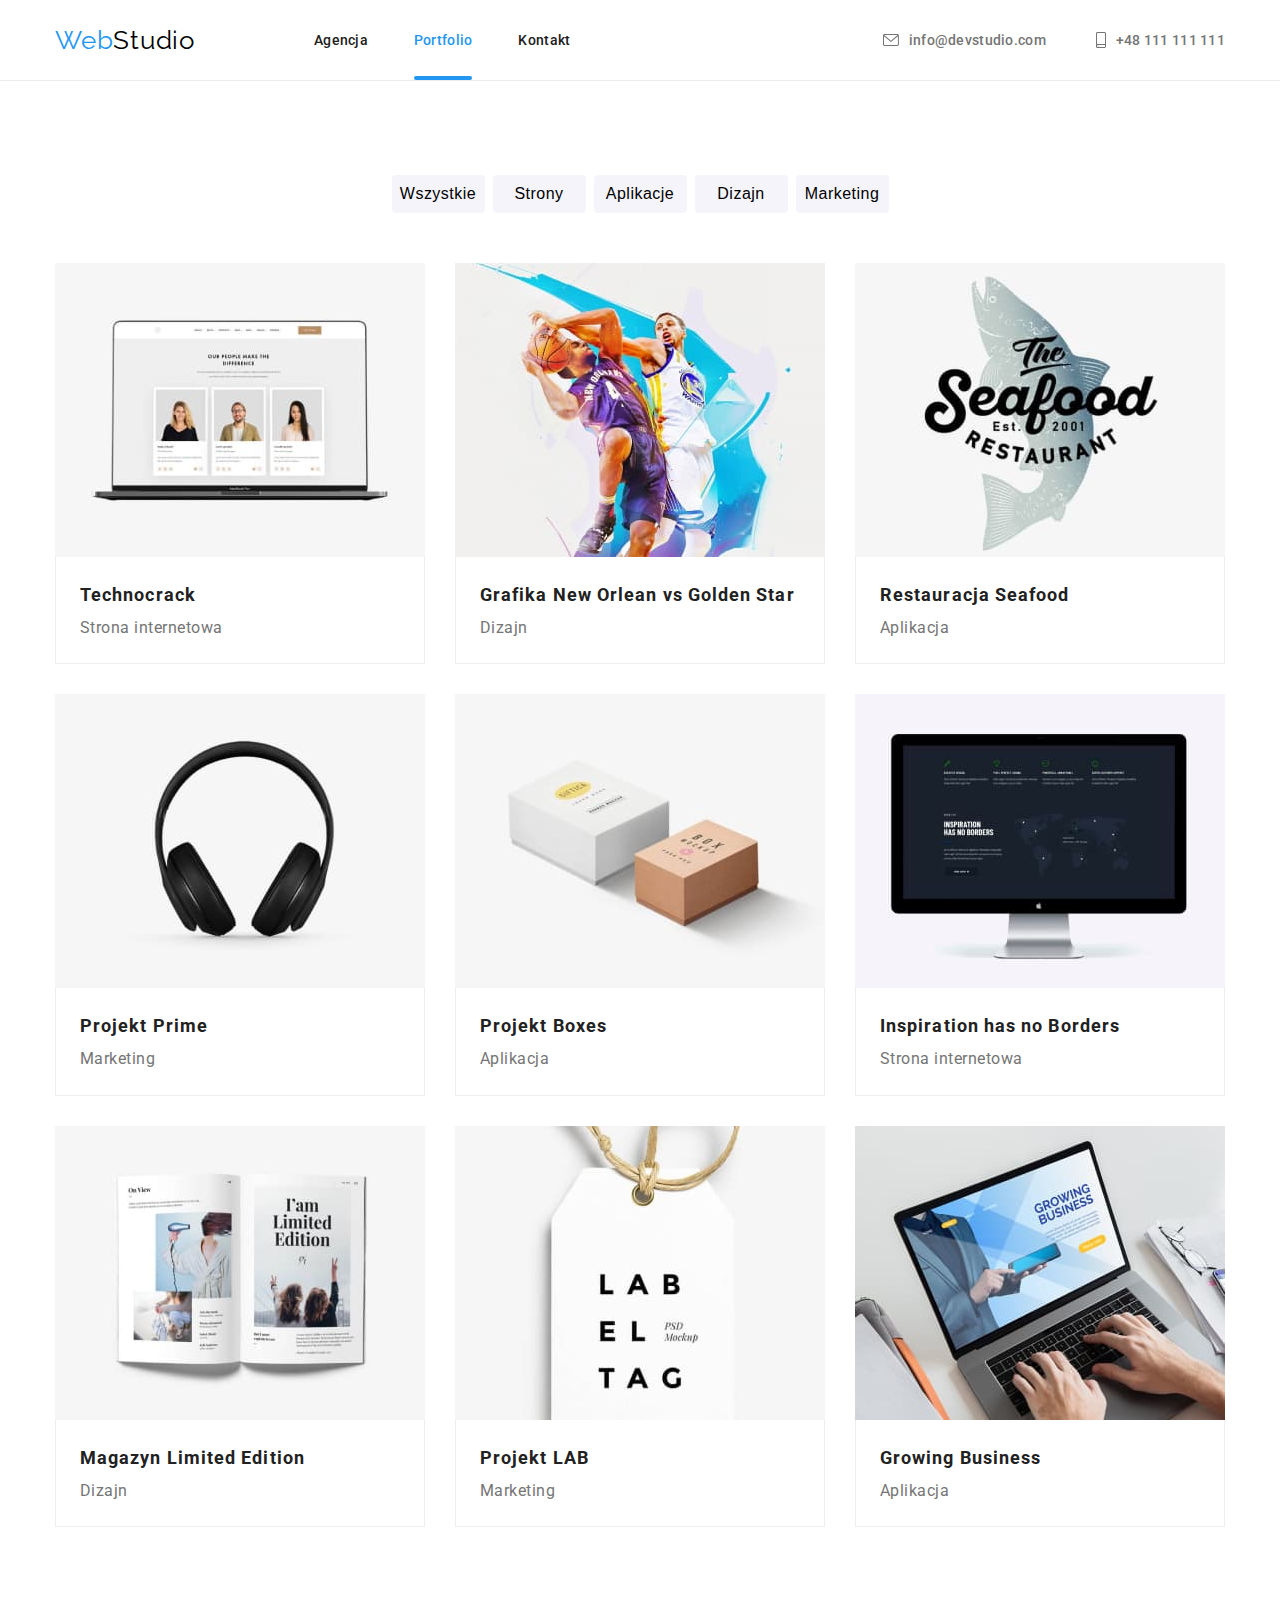
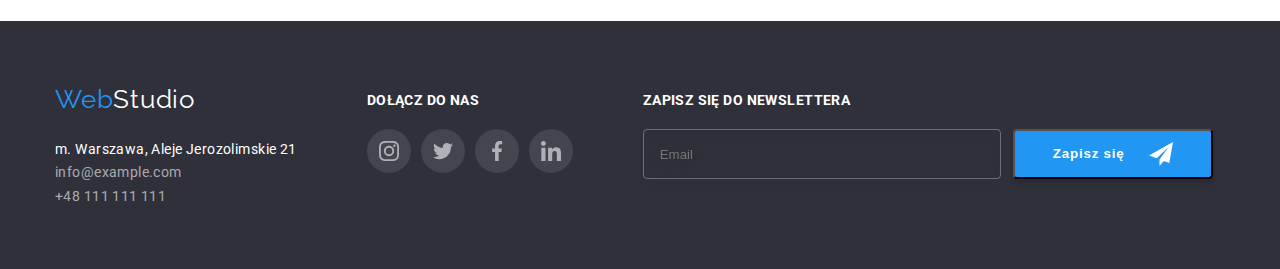
==== portfolio.html @ 2bf21e16 "Initial commit" ====
<!DOCTYPE html>
<html lang="pl">
  <head>
    <meta charset="UTF-8" />
    <meta http-equiv="X-UA-Compatible" content="IE=edge" />
    <meta name="viewport" content="width=device-width, initial-scale=1.0" />
    <link rel="preconnect" href="https://fonts.googleapis.com" />
    <link rel="preconnect" href="https://fonts.gstatic.com" crossorigin />
    <link
      href="https://fonts.googleapis.com/css2?family=Raleway:wght@700&family=Roboto:wght@400;500;700;900&display=swap"
      rel="stylesheet"
    />
    <link
      rel="stylesheet"
      href="node_modules/modern-normalize/modern-normalize.css"
    />
    <link rel="stylesheet" href="css/main.min.css" />
    <title>Portfolio</title>
  </head>

  <body>
    <header class="web-header">
      <div class="web-header__flex-container container">
        <div class="web-header__gap-container">
          <a class="logo" href="index.html">
            <span class="logo__title">Web</span>Studio</a
          >

          <nav class="navigation">
            <ul class="navigation__menu-list">
              <li>
                <a href="index.html" class="navigation__link">Agencja</a>
              </li>
              <li>
                <a
                  href="portfolio.html"
                  class="navigation__link navigation--curret navigation--active"
                  >Portfolio</a
                >
              </li>
              <li><a href="#" class="navigation__link">Kontakt</a></li>
            </ul>
          </nav>
        </div>
        <nav>
          <ul class="contact">
            <li class="contact__title">
              <a class="contact__link" href="mailto:info@devstudio.com">
                <svg class="contact__icon" width="16" height="12">
                  <use href="./images/icons.svg#icon-envelope"></use>
                </svg>
                info@devstudio.com
              </a>
            </li>
            <li class="contact__title">
              <a class="contact__link" href="tel:+48111111111">
                <svg
                  class="contact__icon"
                  width="10"
                  height="16"
                  viewbox="0 0 10 16"
                >
                  <use href="./images/icons.svg#icon-smartphone"></use>
                </svg>
                +48 111 111 111
              </a>
            </li>
          </ul>
        </nav>
      </div>
    </header>
    <section>
      <div class="container section">
        <nav>
          <ul class="portfolio-menu">
            <li>
              <button class="portfolio-menu__button" type="button">
                Wszystkie
              </button>
            </li>
            <li>
              <button class="portfolio-menu__button" type="button">
                Strony
              </button>
            </li>
            <li>
              <button class="portfolio-menu__button" type="button">
                Aplikacje
              </button>
            </li>
            <li>
              <button class="portfolio-menu__button" type="button">
                Dizajn
              </button>
            </li>
            <li>
              <button class="portfolio-menu__button" type="button">
                Marketing
              </button>
            </li>
          </ul>
        </nav>
        <article class="gallery">
          <figure class="gallery__figure">
            <div class="gallery__card">
              <img
                class="card__container"
                src="images/technocrack.jpg"
                alt="Technocrack Strona internetowa"
                width="370"
                height="294"
              />
              <div class="overlay">
                <p class="overlay__animation-tekst">
                  Technocrack jest popularną platformą wykorzystywaną do
                  rozpowszechniania koronawirusa. Firmy wykorzystują tę
                  platformę do celów szpiegowskich i ataków na niezabezpieczone
                  serwery konkurencji
                </p>
              </div>
            </div>
            <figcaption class="card__item">
              <p class="card__description1">Technocrack</p>
              <p class="card__description2">Strona internetowa</p>
            </figcaption>
          </figure>
          <figure class="gallery__figure">
            <div class="gallery__card">
              <img
                class="card__container"
                src="images/neworl-vs-gs.jpg"
                alt="Grafika New Orlean vs Golden Star"
                width="370"
                height="294"
              />
              <div class="overlay">
                <p class="overlay__animation-tekst">
                  Technocrack jest popularną platformą wykorzystywaną do
                  rozpowszechniania koronawirusa. Firmy wykorzystują tę
                  platformę do celów szpiegowskich i ataków na niezabezpieczone
                  serwery konkurencji
                </p>
              </div>
            </div>
            <figcaption class="card__item">
              <p class="card__description1">
                Grafika New Orlean vs Golden Star
              </p>
              <p class="card__description2">Dizajn</p>
            </figcaption>
          </figure>

          <figure class="gallery__figure">
            <div class="gallery__card">
              <img
                class="card__container"
                src="images/restauracja-seafood.jpg"
                alt="Restauracja Seafood"
                width="370"
                height="294"
              />
              <div class="overlay">
                <p class="overlay__animation-tekst">
                  Technocrack jest popularną platformą wykorzystywaną do
                  rozpowszechniania koronawirusa. Firmy wykorzystują tę
                  platformę do celów szpiegowskich i ataków na niezabezpieczone
                  serwery konkurencji
                </p>
              </div>
            </div>
            <figcaption class="card__item">
              <p class="card__description1">Restauracja Seafood</p>
              <p class="card__description2">Aplikacja</p>
            </figcaption>
          </figure>

          <figure class="gallery__figure">
            <div class="gallery__card">
              <img
                class="card__container"
                src="images/projekt-prime.jpg"
                alt="Projekt Prime"
                width="370"
                height="294"
              />
              <div class="overlay">
                <p class="overlay__animation-tekst">
                  Technocrack jest popularną platformą wykorzystywaną do
                  rozpowszechniania koronawirusa. Firmy wykorzystują tę
                  platformę do celów szpiegowskich i ataków na niezabezpieczone
                  serwery konkurencji
                </p>
              </div>
            </div>
            <figcaption class="card__item">
              <p class="card__description1">Projekt Prime</p>
              <p class="card__description2">Marketing</p>
            </figcaption>
          </figure>

          <figure class="gallery__figure">
            <div class="gallery__card">
              <img
                class="card__container"
                src="images/projekt-boxes.jpg"
                alt="Projekt Boxes"
                width="370"
                height="294"
              />
              <div class="overlay">
                <p class="overlay__animation-tekst">
                  Technocrack jest popularną platformą wykorzystywaną do
                  rozpowszechniania koronawirusa. Firmy wykorzystują tę
                  platformę do celów szpiegowskich i ataków na niezabezpieczone
                  serwery konkurencji
                </p>
              </div>
            </div>
            <figcaption class="card__item">
              <p class="card__description1">Projekt Boxes</p>
              <p class="card__description2">Aplikacja</p>
            </figcaption>
          </figure>

          <figure class="gallery__figure">
            <div class="gallery__card">
              <img
                class="card__container"
                src="images/inspiration-has-no-borders.jpg"
                alt="Inspiration has no Borders"
                width="370"
                height="294"
              />
              <div class="overlay">
                <p class="overlay__animation-tekst">
                  Technocrack jest popularną platformą wykorzystywaną do
                  rozpowszechniania koronawirusa. Firmy wykorzystują tę
                  platformę do celów szpiegowskich i ataków na niezabezpieczone
                  serwery konkurencji
                </p>
              </div>
            </div>
            <figcaption class="card__item">
              <p class="card__description1">Inspiration has no Borders</p>
              <p class="card__description2">Strona internetowa</p>
            </figcaption>
          </figure>

          <figure class="gallery__figure">
            <div class="gallery__card">
              <img
                class="card__container"
                src="images/magazyn.jpg"
                alt="Magazyn Limited Edition"
                width="370"
                height="294"
              />
              <div class="overlay">
                <p class="overlay__animation-tekst">
                  Technocrack jest popularną platformą wykorzystywaną do
                  rozpowszechniania koronawirusa. Firmy wykorzystują tę
                  platformę do celów szpiegowskich i ataków na niezabezpieczone
                  serwery konkurencji
                </p>
              </div>
            </div>
            <figcaption class="card__item">
              <p class="card__description1">Magazyn Limited Edition</p>
              <p class="card__description2">Dizajn</p>
            </figcaption>
          </figure>

          <figure class="gallery__figure">
            <div class="gallery__card">
              <img
                class="card__container"
                src="images/projektLAB.jpg"
                alt="Projekt LAB"
                width="370"
                height="294"
              />
              <div class="overlay">
                <p class="overlay__animation-tekst">
                  Technocrack jest popularną platformą wykorzystywaną do
                  rozpowszechniania koronawirusa. Firmy wykorzystują tę
                  platformę do celów szpiegowskich i ataków na niezabezpieczone
                  serwery konkurencji
                </p>
              </div>
            </div>
            <figcaption class="card__item">
              <p class="card__description1">Projekt LAB</p>
              <p class="card__description2">Marketing</p>
            </figcaption>
          </figure>

          <figure class="gallery__figure">
            <div class="gallery__card">
              <img
                class="card__container"
                src="images/growing-business.jpg"
                alt="Growing Business"
                width="370"
                height="294"
              />
              <div class="overlay">
                <p class="overlay__animation-tekst">
                  Technocrack jest popularną platformą wykorzystywaną do
                  rozpowszechniania koronawirusa. Firmy wykorzystują tę
                  platformę do celów szpiegowskich i ataków na niezabezpieczone
                  serwery konkurencji
                </p>
              </div>
            </div>
            <figcaption class="card__item">
              <p class="card__description1">Growing Business</p>
              <p class="card__description2">Aplikacja</p>
            </figcaption>
          </figure>
        </article>
      </div>
    </section>
    <footer class="page-footer">
      <section class="container page-footer__section page-footer__flexible">
        <section>
          <a class="logo">
            <span class="logo__title">Web</span
            ><span class="logo__title--accent">Studio</span>
          </a>
          <address class="page-footer__addresss">
            <ul class="address">
              <li class="address__item">
                <p>m. Warszawa, Aleje Jerozolimskie 21</p>
              </li>
              <li class="address__item">
                <p>
                  <a class="address__link" href="mailto:info@example.com"
                    >info@example.com</a
                  >
                </p>
              </li>
              <li class="address__item">
                <p>
                  <a class="address__link" href="tel:+48111111111"
                    >+48 111 111 111</a
                  >
                </p>
              </li>
            </ul>
          </address>
        </section>
        <section>
          <h2 class="widget__heading">Dołącz do nas</h2>
          <ul class="widget">
            <li class="social-media__item widget__item">
              <svg class="social-media__item--accent" width="20" height="20">
                <use href="./images/icons.svg#icon-instagram"></use>
              </svg>
            </li>
            <li class="social-media__item widget__item">
              <svg class="social-media__item--accent" width="20" height="20">
                <use href="./images/icons.svg#icon-twitter"></use>
              </svg>
            </li>
            <li class="social-media__item widget__item">
              <svg class="social-media__item--accent" width="20" height="20">
                <use href="./images/icons.svg#icon-facebook"></use>
              </svg>
            </li>
            <li class="social-media__item widget__item">
              <svg class="social-media__item--accent" width="20" height="20">
                <use href="./images/icons.svg#icon-linkedin"></use>
              </svg>
            </li>
          </ul>
        </section>
        <section>
          <form name="newsletter" class="newsletter">
            <label for="user_email" class="widget__heading newsletter__label"
              >Zapisz się do newslettera</label
            >
            <div class="newsletter__div-flexible">
              <input
                id="user_email"
                name="email"
                class="newsletter__input"
                type="email"
                placeholder="Email"
              />
              <button class="newsletter__button" type="submit">
                Zapisz się
                <svg width="24" height="24" class="newsletter__icon-hovering">
                  <use href="./images/symbol-defs.svg#icon-icon-send"></use>
                </svg>
              </button>
            </div>
          </form>
        </section>
      </section>
    </footer>
  </body>
</html>
---- css/main.min.css ----
h1,h2,h3,h4,h5,h6,p,ul{margin:0}*{-webkit-box-sizing:border-box;box-sizing:border-box;margin:0;padding:0}body{font-family:"Roboto",sans-serif;color:#212121}.container{width:1200px;padding:0 15px;margin:0 auto;max-width:100%}.section{padding-top:94px;padding-bottom:94px}.section-team{background-color:#f5f4fa}img{display:block;max-width:100%;height:auto}.section-client__heading{margin-bottom:50px;font-size:36px;line-height:1.2em;letter-spacing:.03em;text-align:center}.web-header{border-bottom:1px solid;border-color:#ececec}.web-header__flex-container{display:-webkit-box;display:-ms-flexbox;display:flex;-webkit-box-pack:justify;-ms-flex-pack:justify;justify-content:space-between;-webkit-box-align:center;-ms-flex-align:center;align-items:center;height:80px}.web-header__gap-container{display:-webkit-box;display:-ms-flexbox;display:flex;-webkit-box-pack:justify;-ms-flex-pack:justify;justify-content:space-between;-webkit-box-align:center;-ms-flex-align:center;align-items:center;gap:30%}.logo{font-family:"Raleway",sans-serif;color:#000;font-size:26px;text-decoration:none;line-height:1.4em;letter-spacing:.03em}.logo__title{color:#2196f3}.logo__title--accent{color:#fff}.contact{list-style:none;display:-webkit-box;display:-ms-flexbox;display:flex;gap:50px;-webkit-box-align:center;-ms-flex-align:center;align-items:center}.contact__title{font-size:14px;font-weight:500;line-height:1.2em;letter-spacing:.02em}.contact__link{text-decoration:none;color:#757575;display:-webkit-box;display:-ms-flexbox;display:flex;-webkit-box-align:center;-ms-flex-align:center;align-items:center;-webkit-transition:250ms cubic-bezier(0.4, 0, 0.2, 1);transition:250ms cubic-bezier(0.4, 0, 0.2, 1)}.contact__link:hover,.contact__link:focus{color:#2196f3}.contact__link:hover .contact__icon,.contact__link:focus .contact__icon{fill:#2196f3}.contact__icon{fill:#757575;margin-right:10px}.navigation{font-weight:500;font-size:14px;line-height:1.2em;letter-spacing:.02em}.navigation__menu-list{display:-webkit-box;display:-ms-flexbox;display:flex;gap:46px;list-style:none}.navigation__link{color:#212121;text-decoration:none;position:relative;-webkit-transition:250ms cubic-bezier(0.4, 0, 0.2, 1);transition:250ms cubic-bezier(0.4, 0, 0.2, 1)}.navigation__link:hover,.navigation__link:focus{color:#2196f3}.navigation--curret::after{content:"";position:absolute;background-color:#2196f3;width:100%;left:0;bottom:-32px;border-radius:2px;height:4px}.navigation--active{color:#2196f3}.page-banner{margin:0 auto;max-width:1600px;height:600px;background-image:-webkit-gradient(linear, left top, left bottom, from(rgba(47, 48, 58, 0.4)), to(rgba(47, 48, 58, 0.4))),url("../images/people_squoosh.jpg");background-image:linear-gradient(rgba(47, 48, 58, 0.4), rgba(47, 48, 58, 0.4)),url("../images/people_squoosh.jpg");background-size:cover;color:#fff;padding-top:200px;text-align:center}.page-banner__banner-title{font-size:44px;font-weight:900;line-height:1.3em;letter-spacing:.06em;max-width:696px;margin:0 auto;text-transform:uppercase;margin-bottom:30px}.page-banner__banner-button{font-size:16px;font-weight:700;line-height:1.9em;letter-spacing:.06em;text-align:center;background-color:#2196f3;color:#fff;cursor:pointer;border-radius:4px;-webkit-box-shadow:0px 4px 4px rgba(0,0,0,.15);box-shadow:0px 4px 4px rgba(0,0,0,.15);padding:10px 41px 10px 41px}.backdrop{display:-webkit-box;display:-ms-flexbox;display:flex;background-color:rgba(0,0,0,.2);position:fixed;left:0;right:0;top:0;bottom:0;z-index:1;-webkit-transition-property:visibility,opacity,-webkit-transform;transition-property:visibility,opacity,-webkit-transform;transition-property:visibility,opacity,transform;transition-property:visibility,opacity,transform,-webkit-transform;-webkit-transform:scale(1);transform:scale(1);-webkit-transition:250ms cubic-bezier(0.4, 0, 0.2, 1);transition:250ms cubic-bezier(0.4, 0, 0.2, 1)}.is-hidden{pointer-events:none;visibility:hidden;opacity:0;-webkit-transform:scale(0);transform:scale(0)}.modal{position:relative;margin:auto;background:#fff;-webkit-box-shadow:0px 1px 3px rgba(0,0,0,.12),0px 1px 1px rgba(0,0,0,.14),0px 2px 1px rgba(0,0,0,.2);box-shadow:0px 1px 3px rgba(0,0,0,.12),0px 1px 1px rgba(0,0,0,.14),0px 2px 1px rgba(0,0,0,.2);width:528px;height:581px;border-radius:4px}.modal__modal-close{border-radius:50%;cursor:pointer;width:30px;height:30px;border:1px solid rgba(0,0,0,.1);margin-left:auto;margin-right:8px;margin-top:8px;display:-webkit-box;display:-ms-flexbox;display:flex;-webkit-box-pack:center;-ms-flex-pack:center;justify-content:center;-webkit-box-align:center;-ms-flex-align:center;align-items:center;background:rgba(0,0,0,0)}.modal__title{display:block;text-align:center;padding-top:2px;padding-bottom:12px;color:#212121;font-size:20px;font-weight:700;line-height:1.15em;letter-spacing:.03em;text-align:center;width:448px;margin:0 auto}.modal__position-box{position:relative}.modal__label{color:#757575;font-size:12px;font-weight:400;line-height:14px;letter-spacing:.01em;text-align:left;margin-bottom:4px}.modal__position-item{display:block;margin-left:40px}.modal .modal__input{padding-left:42px;height:40px;width:448px;border-radius:4px;border:1px solid rgba(33,33,33,.2);-webkit-transition-property:border;transition-property:border;-webkit-transition:250ms cubic-bezier(0.4, 0, 0.2, 1);transition:250ms cubic-bezier(0.4, 0, 0.2, 1)}.modal .modal__input:focus{border-color:#2196f3;outline:none}.modal .modal__input:nth-child(n){margin-bottom:10px}.modal .modal__input:focus+.form-icon-position{fill:#2196f3;-webkit-transition-property:fill;transition-property:fill;-webkit-transition:250ms cubic-bezier(0.4, 0, 0.2, 1);transition:250ms cubic-bezier(0.4, 0, 0.2, 1)}.modal__textarea{height:120px;width:448px;border-radius:4px;border:1px solid rgba(33,33,33,.2);outline:none;padding:12px 16px;font-size:12px;font-weight:400;line-height:1.17em;letter-spacing:.01em;text-align:left;-webkit-transition-property:border;transition-property:border;-webkit-transition:250ms cubic-bezier(0.4, 0, 0.2, 1);transition:250ms cubic-bezier(0.4, 0, 0.2, 1)}.modal__textarea:focus{border-color:#2196f3}.modal .form-icon-position{position:absolute;z-index:20;left:55px;top:29px}.modal textarea::-webkit-input-placeholder{color:rgba(117,117,117,.5)}.modal textarea::-moz-placeholder{color:rgba(117,117,117,.5)}.modal textarea:-ms-input-placeholder{color:rgba(117,117,117,.5)}.modal textarea::-ms-input-placeholder{color:rgba(117,117,117,.5)}.modal textarea::placeholder{color:rgba(117,117,117,.5)}.acceptance{display:-webkit-box;display:-ms-flexbox;display:flex;font-weight:400;font-size:14px;line-height:24px;letter-spacing:.03em;color:#757575;margin-left:55px;-webkit-box-align:center;-ms-flex-align:center;align-items:center;margin-top:16px}.acceptance__checkbox-hidden{visibility:hidden;position:absolute}.acceptance__checkbox-icon-unchecked{position:relative;margin-left:7px;width:16px;height:15px;border:2px solid #212121;border-radius:2px;-webkit-transition:opacity 250ms cubic-bezier(0.4, 0, 0.2, 1);transition:opacity 250ms cubic-bezier(0.4, 0, 0.2, 1)}.acceptance__checkbox-icon{position:absolute;margin-top:3px;margin-left:7px;margin-bottom:3px;visibility:hidden;fill:#fff;border-radius:2px;-webkit-transition-property:background-color,visibility;transition-property:background-color,visibility;-webkit-transition:250ms cubic-bezier(0.4, 0, 0.2, 1);transition:250ms cubic-bezier(0.4, 0, 0.2, 1)}.acceptance__checkbox-hidden:checked~.acceptance__checkbox-icon{visibility:visible;background-color:#2196f3}.acceptance__text-regul{margin-left:8px}.acceptance__text-decor{color:#2196f3;text-decoration:underline}.modal__btn-container{height:50px;width:200px;border-radius:4px;background-color:#2196f3;-webkit-box-shadow:0px 4px 4px rgba(0,0,0,.15);box-shadow:0px 4px 4px rgba(0,0,0,.15);display:-webkit-box;display:-ms-flexbox;display:flex;-webkit-box-pack:center;-ms-flex-pack:center;justify-content:center;-webkit-box-align:center;-ms-flex-align:center;align-items:center;margin:0 auto;margin-top:30px;margin-bottom:40px;cursor:pointer}.modal__btn-container .modal__btn{color:#fff;background-color:rgba(0,0,0,0);border:rgba(0,0,0,0);cursor:pointer}.address{margin-top:20px;list-style:none;font-size:14px;line-height:1.7em;letter-spacing:.03em;color:#fff;font-style:normal}.address:not(:last-child){margin-bottom:9px}.address__link{text-decoration:none;color:rgba(255,255,255,.6);-webkit-transition:250ms cubic-bezier(0.4, 0, 0.2, 1);transition:250ms cubic-bezier(0.4, 0, 0.2, 1)}.address__link:hover,.address__link:focus{color:#2196f3}.card{-webkit-box-shadow:0px 2px 1px 0px rgba(0,0,0,.2),0px 1px 1px 0px rgba(0,0,0,.1411764706),0px 1px 3px 0px rgba(0,0,0,.1215686275);box-shadow:0px 2px 1px 0px rgba(0,0,0,.2),0px 1px 1px 0px rgba(0,0,0,.1411764706),0px 1px 3px 0px rgba(0,0,0,.1215686275);background-color:#fff;border-radius:0 0 4px 4px;width:270px;height:428px}.card__caption{width:270px;height:168px}.card__name-heading{text-align:center;margin-top:30px;font-weight:500;line-height:1.2em;letter-spacing:.03em}.card__proffesion{color:#757575;line-height:1.2em;letter-spacing:.03em;text-align:center;margin-top:10px;margin-bottom:16px}.main-list{list-style:none;display:-webkit-box;display:-ms-flexbox;display:flex;-webkit-box-pack:justify;-ms-flex-pack:justify;justify-content:space-between;gap:30px}.main-list__card{background-color:#f5f4fa;width:270px;height:120px;display:-webkit-box;display:-ms-flexbox;display:flex;-webkit-box-align:center;-ms-flex-align:center;align-items:center;-webkit-box-pack:center;-ms-flex-pack:center;justify-content:center;margin-bottom:30px}.main-list__heading{font-size:14px;line-height:1.2em;letter-spacing:.03em;margin-bottom:10px}.main-list__text{font-size:14px;font-weight:400;line-height:1.7em;letter-spacing:.03em;color:#757575}.page-footer{background-color:#2f303a}.page-footer__section{padding-top:60px;padding-bottom:60px}.page-footer__flexible{display:-webkit-box;display:-ms-flexbox;display:flex;gap:70px}.social-media{list-style:none;display:-webkit-box;display:-ms-flexbox;display:flex;-webkit-box-pack:space-evenly;-ms-flex-pack:space-evenly;justify-content:space-evenly}.social-media__item{width:44px;height:44px;border:1px solid rgba(0,0,0,0);border-radius:50%;background-color:rgba(0,0,0,0);cursor:pointer;padding-left:11px;padding-top:11px;-webkit-transition:250ms cubic-bezier(0.4, 0, 0.2, 1);transition:250ms cubic-bezier(0.4, 0, 0.2, 1)}.social-media__item:hover,.social-media__item:focus{border:1px solid #2196f3;background-color:#2196f3}.social-media__item:hover .social-media__item--accent,.social-media__item:focus .social-media__item--accent{fill:#fff}.social-media__item--accent{fill:#afb1b8}.section-whatwedo{margin-top:94px}.section-whatwedo__heading{font-size:36px;line-height:1.2em;letter-spacing:.03em;text-align:center;margin-bottom:50px}.section-whatwedo__list{display:-webkit-box;display:-ms-flexbox;display:flex;-webkit-box-pack:center;-ms-flex-pack:center;justify-content:center;gap:30px;list-style:none}.section-whatwedo__item{position:relative;display:-webkit-box;display:-ms-flexbox;display:flex}.section-whatwedo__description{font-size:14px;font-weight:700;line-height:1.15em;letter-spacing:.03em;color:#fff;text-transform:uppercase}.section-whatwedo__card{height:70px;width:100%;background:rgba(47,48,58,.8);position:absolute;bottom:0;display:-webkit-box;display:-ms-flexbox;display:flex;-webkit-box-pack:center;-ms-flex-pack:center;justify-content:center;-webkit-box-align:center;-ms-flex-align:center;align-items:center;-webkit-box-orient:vertical;-webkit-box-direction:normal;-ms-flex-direction:column;flex-direction:column;text-align:center}.our-clients-list{list-style:none;display:-webkit-box;display:-ms-flexbox;display:flex;-webkit-box-pack:justify;-ms-flex-pack:justify;justify-content:space-between;gap:30px}.our-clients-list__item{height:92px;width:170px;border-radius:4px;border:1px solid #afb1b8;display:-webkit-box;display:-ms-flexbox;display:flex;-webkit-box-pack:center;-ms-flex-pack:center;justify-content:center;-webkit-box-align:center;-ms-flex-align:center;align-items:center;cursor:pointer;color:#afb1b8;-webkit-transition:250ms cubic-bezier(0.4, 0, 0.2, 1);transition:250ms cubic-bezier(0.4, 0, 0.2, 1)}.our-clients-list__item:hover .our-clients-list--fill,.our-clients-list__item:focus .our-clients-list--fill{fill:#2196f3}.our-clients-list__item:hover{border:1px solid #2196f3}.our-clients-list--fill{fill:currentColor}.team{background-color:#f5f4fa}.team__header{margin-bottom:50px;font-size:36px;line-height:1.2em;letter-spacing:.03em;text-align:center}.team__list{display:-webkit-box;display:-ms-flexbox;display:flex;-webkit-box-pack:center;-ms-flex-pack:center;justify-content:center;-webkit-box-align:center;-ms-flex-align:center;align-items:center;gap:30px;list-style:none}.widget{height:80px;width:206px;list-style:none;display:-webkit-box;display:-ms-flexbox;display:flex;gap:10px}.widget__item{background:rgba(255,255,255,.1019607843)}.widget__heading{font-size:14px;font-weight:700;line-height:1.14em;letter-spacing:.03em;color:#fff;text-transform:uppercase;margin-top:12px;margin-bottom:20px}.newsletter{display:block}.newsletter__label{display:block}.newsletter__input{width:358px;height:50px;background-color:rgba(0,0,0,0);border:1px solid #2196f3;-webkit-filter:drop-shadow(0px 4px 4px rgba(0, 0, 0, 0.15));filter:drop-shadow(0px 4px 4px rgba(0, 0, 0, 0.15));border-radius:4px;padding:16px;color:#fff;outline:none}.newsletter__button{height:50px;width:200px;border-radius:4px;background-color:#2196f3;font-weight:700;line-height:1.9em;letter-spacing:.06em;color:#fff;-webkit-box-shadow:0px 4px 4px rgba(0,0,0,.15);box-shadow:0px 4px 4px rgba(0,0,0,.15);display:-webkit-box;display:-ms-flexbox;display:flex;-webkit-box-pack:center;-ms-flex-pack:center;justify-content:center;-webkit-box-align:center;-ms-flex-align:center;align-items:center;gap:24px;cursor:pointer}.newsletter__div-flexible{display:-webkit-box;display:-ms-flexbox;display:flex;gap:12px}.newsletter__input:-moz-placeholder-shown{border-color:rgba(255,255,255,.3)}.newsletter__input:-ms-input-placeholder{border-color:rgba(255,255,255,.3)}.newsletter__input:placeholder-shown{border-color:rgba(255,255,255,.3)}.newsletter .newsletter__icon-hovering{fill:#fff}.overlay{position:absolute;top:0;left:0;width:100%;height:100%;background:rgba(33,150,243,.9);padding:49px 45px 49px 24px;-webkit-transition-property:visibility,opacity,-webkit-transform;transition-property:visibility,opacity,-webkit-transform;transition-property:visibility,opacity,transform;transition-property:visibility,opacity,transform,-webkit-transform;-webkit-transform:translateY(100%);transform:translateY(100%);-webkit-transition:250ms cubic-bezier(0.4, 0, 0.2, 1);transition:250ms cubic-bezier(0.4, 0, 0.2, 1)}.overlay__animation-tekst{font-size:18px;font-weight:400;line-height:1.55em;letter-spacing:.03em;color:#fff}.card__item{max-height:110px;padding:20px 24px 20px 24px;border:solid 1px;border-color:#eee;border-top:0}.card__container{width:auto;max-width:100%;height:auto}.card__description1{font-size:18px;font-weight:700;line-height:2em;letter-spacing:.06em}.card__description2{font-weight:400;line-height:1.9em;letter-spacing:.03em;color:#757575}.gallery{display:-webkit-box;display:-ms-flexbox;display:flex;-ms-flex-wrap:wrap;flex-wrap:wrap;gap:30px}.gallery__figure{display:-webkit-box;display:-ms-flexbox;display:flex;-webkit-box-orient:vertical;-webkit-box-direction:normal;-ms-flex-direction:column;flex-direction:column;-ms-flex-preferred-size:calc((100% - 60px)/3);flex-basis:calc((100% - 60px)/3);-webkit-transition:250ms cubic-bezier(0.4, 0, 0.2, 1);transition:250ms cubic-bezier(0.4, 0, 0.2, 1)}.gallery__figure:hover .overlay,.gallery__figure:focus .overlay{-webkit-transform:translateY(0);transform:translateY(0)}.gallery__figure:hover,.gallery__figure:focus{-webkit-box-shadow:0px 1px 1px rgba(0,0,0,.12),0px 4px 4px rgba(0,0,0,.06),1px 4px 6px rgba(0,0,0,.16);box-shadow:0px 1px 1px rgba(0,0,0,.12),0px 4px 4px rgba(0,0,0,.06),1px 4px 6px rgba(0,0,0,.16)}.gallery__card{position:relative;overflow:hidden}.portfolio-menu{display:-webkit-box;display:-ms-flexbox;display:flex;-webkit-box-pack:center;-ms-flex-pack:center;justify-content:center;-webkit-box-align:center;-ms-flex-align:center;align-items:center;list-style:none;gap:8px;margin-bottom:50px}.portfolio-menu__button{background-color:#f5f4fa;height:38px;width:93px;border-radius:4px;border:0;font-size:16px;font-weight:500;line-height:1.6em;letter-spacing:.03em;text-align:center;-webkit-transition:250ms cubic-bezier(0.4, 0, 0.2, 1);transition:250ms cubic-bezier(0.4, 0, 0.2, 1)}.portfolio-menu__button:hover,.portfolio-menu__button:focus{cursor:pointer;color:#fff;background-color:#2196f3;-webkit-box-shadow:0px 2px 2px 0px rgba(0,0,0,.1215686275),0px 1px 2px 0px rgba(0,0,0,.0784313725),0px 3px 1px 0px rgba(0,0,0,.1019607843);box-shadow:0px 2px 2px 0px rgba(0,0,0,.1215686275),0px 1px 2px 0px rgba(0,0,0,.0784313725),0px 3px 1px 0px rgba(0,0,0,.1019607843)}/*# sourceMappingURL=main.min.css.map */
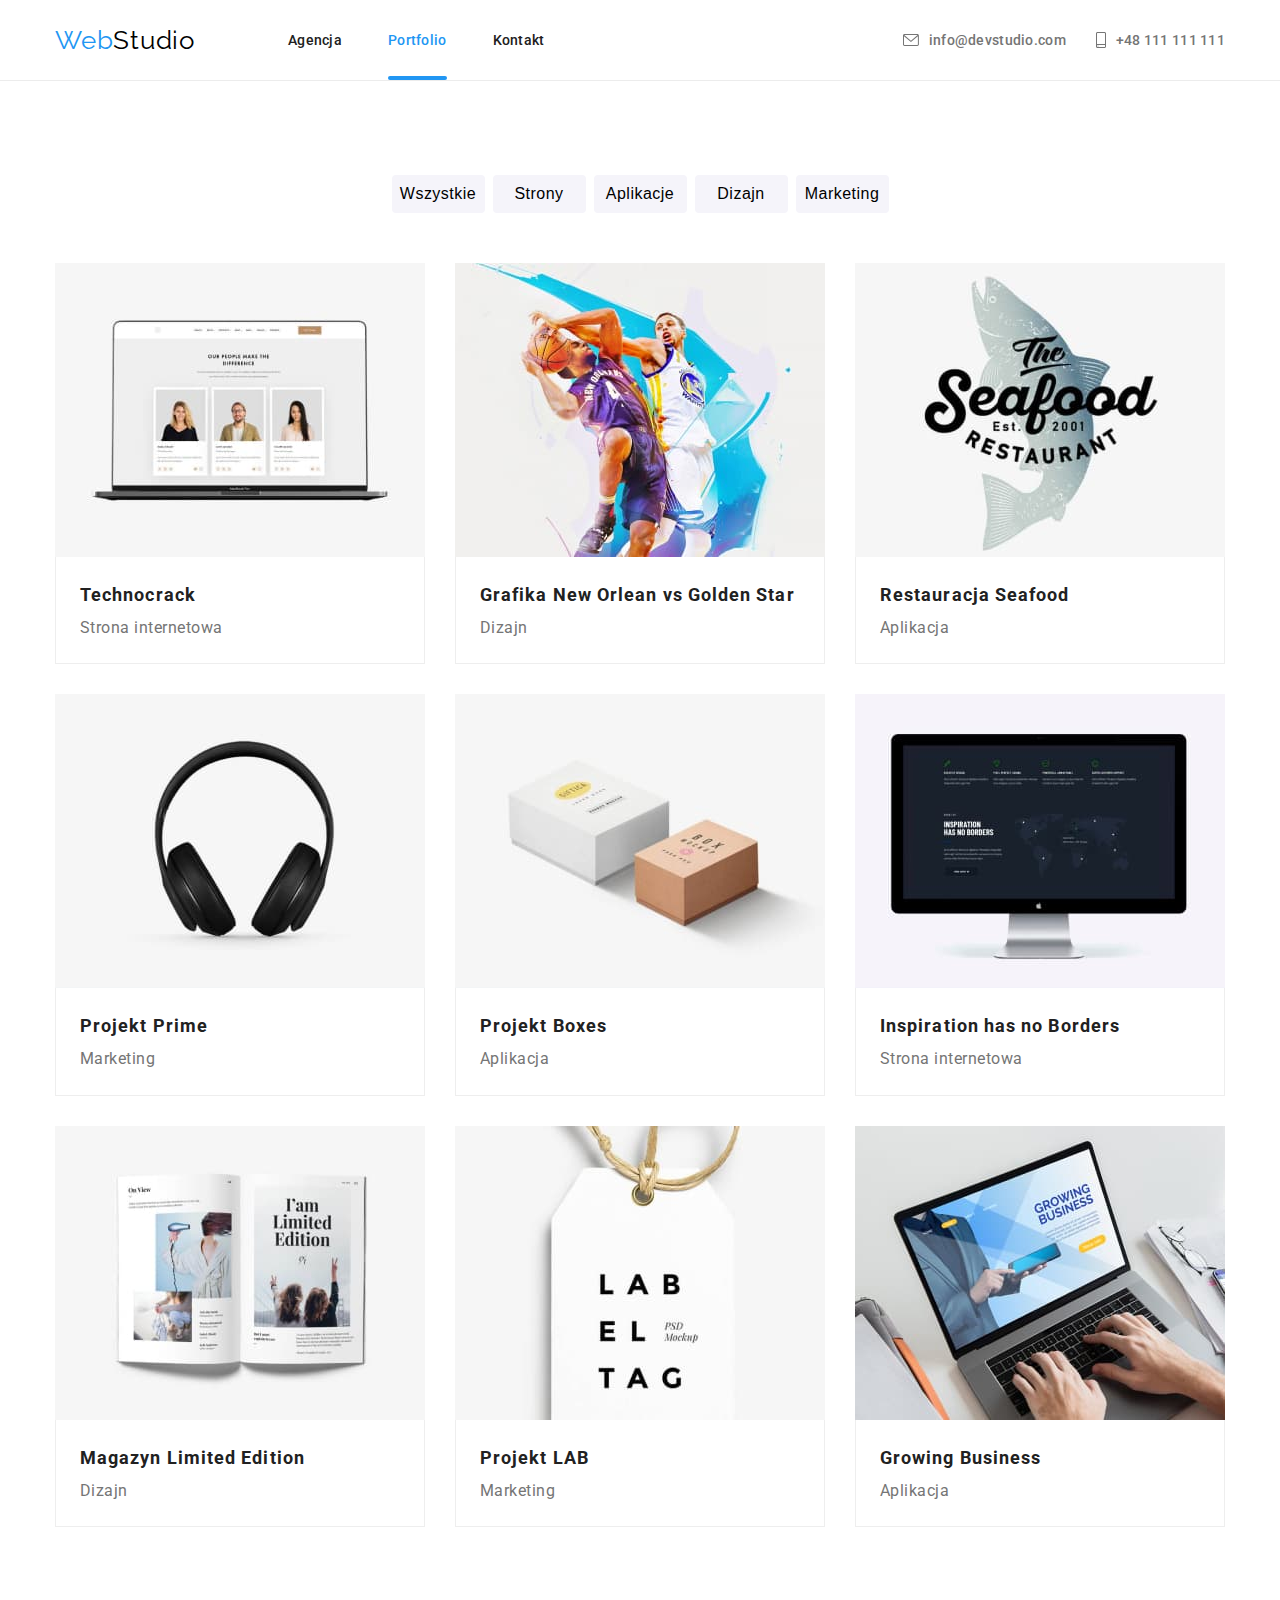
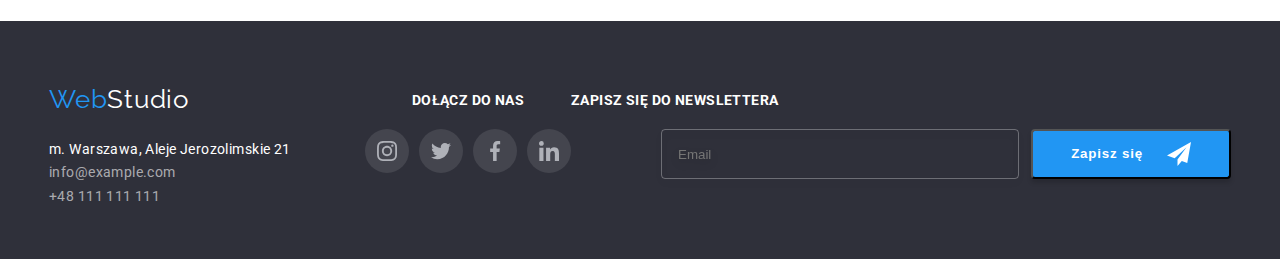
==== commit 59d81525: "updata-modal" ====
--- a/portfolio.html
+++ b/portfolio.html
@@ -21,38 +21,50 @@
   <body>
     <header class="web-header">
       <div class="web-header__flex-container container">
-        <div class="web-header__gap-container">
-          <a class="logo" href="index.html">
-            <span class="logo__title">Web</span>Studio</a
-          >
-
-          <nav class="navigation">
-            <ul class="navigation__menu-list">
-              <li>
-                <a href="index.html" class="navigation__link">Agencja</a>
-              </li>
-              <li>
-                <a
-                  href="portfolio.html"
-                  class="navigation__link navigation--curret navigation--active"
-                  >Portfolio</a
+        <a class="logo" href="index.html">
+          <span class="logo__title">Web</span>Studio</a
+        >
+        <button
+          class="web-header__hamburger js-open-menu"
+          aria-expanded="false"
+          aria-controls="mobile-menu"
+        >
+          <svg width="24" height="16">
+            <use href="./images/icon-menu.svg#icon-menu_40px"></use>
+          </svg>
+        </button>
+        <nav class="navigation">
+          <ul class="navigation__menu-list">
+            <li>
+              <a href="index.html" class="navigation__link">Agencja</a>
+            </li>
+            <li>
+              <a
+                href="portfolio.html"
+                class="navigation__link navigation--curret navigation--active"
+                >Portfolio</a
+              >
+            </li>
+            <li><a href="#" class="navigation__link">Kontakt</a></li>
+          </ul>
+        </nav>
+
+        <nav class="web-header__contact">
+          <div class="contact">
+            <span class="contact__title">
+              <a class="contact__link" href="mailto:info@devstudio.com">
+                <svg
+                  class="contact__icon"
+                  width="16"
+                  height="12"
+                  viewbox="0 0 16 12"
                 >
-              </li>
-              <li><a href="#" class="navigation__link">Kontakt</a></li>
-            </ul>
-          </nav>
-        </div>
-        <nav>
-          <ul class="contact">
-            <li class="contact__title">
-              <a class="contact__link" href="mailto:info@devstudio.com">
-                <svg class="contact__icon" width="16" height="12">
                   <use href="./images/icons.svg#icon-envelope"></use>
                 </svg>
                 info@devstudio.com
               </a>
-            </li>
-            <li class="contact__title">
+            </span>
+            <span class="contact__title">
               <a class="contact__link" href="tel:+48111111111">
                 <svg
                   class="contact__icon"
@@ -64,8 +76,8 @@
                 </svg>
                 +48 111 111 111
               </a>
-            </li>
-          </ul>
+            </span>
+          </div>
         </nav>
       </div>
     </header>
@@ -322,58 +334,60 @@
     </section>
     <footer class="page-footer">
       <section class="container page-footer__section page-footer__flexible">
-        <section>
-          <a class="logo">
-            <span class="logo__title">Web</span
-            ><span class="logo__title--accent">Studio</span>
-          </a>
-          <address class="page-footer__addresss">
-            <ul class="address">
-              <li class="address__item">
-                <p>m. Warszawa, Aleje Jerozolimskie 21</p>
+        <div class="page-footer__flex-again">
+          <section class="page-footer__flex-all">
+            <a class="logo logo--align-center">
+              <span class="logo__title">Web</span
+              ><span class="logo__title--accent">Studio</span>
+            </a>
+            <address class="page-footer__addresss">
+              <ul class="address">
+                <li class="address__item">
+                  <p>m. Warszawa, Aleje Jerozolimskie 21</p>
+                </li>
+                <li class="address__item">
+                  <p>
+                    <a class="address__link" href="mailto:info@example.com"
+                      >info@example.com</a
+                    >
+                  </p>
+                </li>
+                <li class="address__item">
+                  <p>
+                    <a class="address__link" href="tel:+48111111111"
+                      >+48 111 111 111</a
+                    >
+                  </p>
+                </li>
+              </ul>
+            </address>
+          </section>
+          <section class="page-footer__join-to-us">
+            <h2 class="widget__heading">Dołącz do nas</h2>
+            <ul class="widget">
+              <li class="social-media__item widget__item">
+                <svg class="social-media__item--accent" width="20" height="20">
+                  <use href="./images/icons.svg#icon-instagram"></use>
+                </svg>
               </li>
-              <li class="address__item">
-                <p>
-                  <a class="address__link" href="mailto:info@example.com"
-                    >info@example.com</a
-                  >
-                </p>
+              <li class="social-media__item widget__item">
+                <svg class="social-media__item--accent" width="20" height="20">
+                  <use href="./images/icons.svg#icon-twitter"></use>
+                </svg>
               </li>
-              <li class="address__item">
-                <p>
-                  <a class="address__link" href="tel:+48111111111"
-                    >+48 111 111 111</a
-                  >
-                </p>
+              <li class="social-media__item widget__item">
+                <svg class="social-media__item--accent" width="20" height="20">
+                  <use href="./images/icons.svg#icon-facebook"></use>
+                </svg>
+              </li>
+              <li class="social-media__item widget__item">
+                <svg class="social-media__item--accent" width="20" height="20">
+                  <use href="./images/icons.svg#icon-linkedin"></use>
+                </svg>
               </li>
             </ul>
-          </address>
-        </section>
-        <section>
-          <h2 class="widget__heading">Dołącz do nas</h2>
-          <ul class="widget">
-            <li class="social-media__item widget__item">
-              <svg class="social-media__item--accent" width="20" height="20">
-                <use href="./images/icons.svg#icon-instagram"></use>
-              </svg>
-            </li>
-            <li class="social-media__item widget__item">
-              <svg class="social-media__item--accent" width="20" height="20">
-                <use href="./images/icons.svg#icon-twitter"></use>
-              </svg>
-            </li>
-            <li class="social-media__item widget__item">
-              <svg class="social-media__item--accent" width="20" height="20">
-                <use href="./images/icons.svg#icon-facebook"></use>
-              </svg>
-            </li>
-            <li class="social-media__item widget__item">
-              <svg class="social-media__item--accent" width="20" height="20">
-                <use href="./images/icons.svg#icon-linkedin"></use>
-              </svg>
-            </li>
-          </ul>
-        </section>
+          </section>
+        </div>
         <section>
           <form name="newsletter" class="newsletter">
             <label for="user_email" class="widget__heading newsletter__label"
--- a/css/main.min.css
+++ b/css/main.min.css
@@ -1 +1 @@
-h1,h2,h3,h4,h5,h6,p,ul{margin:0}*{-webkit-box-sizing:border-box;box-sizing:border-box;margin:0;padding:0}body{font-family:"Roboto",sans-serif;color:#212121}.container{width:1200px;padding:0 15px;margin:0 auto;max-width:100%}.section{padding-top:94px;padding-bottom:94px}.section-team{background-color:#f5f4fa}img{display:block;max-width:100%;height:auto}.section-client__heading{margin-bottom:50px;font-size:36px;line-height:1.2em;letter-spacing:.03em;text-align:center}.web-header{border-bottom:1px solid;border-color:#ececec}.web-header__flex-container{display:-webkit-box;display:-ms-flexbox;display:flex;-webkit-box-pack:justify;-ms-flex-pack:justify;justify-content:space-between;-webkit-box-align:center;-ms-flex-align:center;align-items:center;height:80px}.web-header__gap-container{display:-webkit-box;display:-ms-flexbox;display:flex;-webkit-box-pack:justify;-ms-flex-pack:justify;justify-content:space-between;-webkit-box-align:center;-ms-flex-align:center;align-items:center;gap:30%}.logo{font-family:"Raleway",sans-serif;color:#000;font-size:26px;text-decoration:none;line-height:1.4em;letter-spacing:.03em}.logo__title{color:#2196f3}.logo__title--accent{color:#fff}.contact{list-style:none;display:-webkit-box;display:-ms-flexbox;display:flex;gap:50px;-webkit-box-align:center;-ms-flex-align:center;align-items:center}.contact__title{font-size:14px;font-weight:500;line-height:1.2em;letter-spacing:.02em}.contact__link{text-decoration:none;color:#757575;display:-webkit-box;display:-ms-flexbox;display:flex;-webkit-box-align:center;-ms-flex-align:center;align-items:center;-webkit-transition:250ms cubic-bezier(0.4, 0, 0.2, 1);transition:250ms cubic-bezier(0.4, 0, 0.2, 1)}.contact__link:hover,.contact__link:focus{color:#2196f3}.contact__link:hover .contact__icon,.contact__link:focus .contact__icon{fill:#2196f3}.contact__icon{fill:#757575;margin-right:10px}.navigation{font-weight:500;font-size:14px;line-height:1.2em;letter-spacing:.02em}.navigation__menu-list{display:-webkit-box;display:-ms-flexbox;display:flex;gap:46px;list-style:none}.navigation__link{color:#212121;text-decoration:none;position:relative;-webkit-transition:250ms cubic-bezier(0.4, 0, 0.2, 1);transition:250ms cubic-bezier(0.4, 0, 0.2, 1)}.navigation__link:hover,.navigation__link:focus{color:#2196f3}.navigation--curret::after{content:"";position:absolute;background-color:#2196f3;width:100%;left:0;bottom:-32px;border-radius:2px;height:4px}.navigation--active{color:#2196f3}.page-banner{margin:0 auto;max-width:1600px;height:600px;background-image:-webkit-gradient(linear, left top, left bottom, from(rgba(47, 48, 58, 0.4)), to(rgba(47, 48, 58, 0.4))),url("../images/people_squoosh.jpg");background-image:linear-gradient(rgba(47, 48, 58, 0.4), rgba(47, 48, 58, 0.4)),url("../images/people_squoosh.jpg");background-size:cover;color:#fff;padding-top:200px;text-align:center}.page-banner__banner-title{font-size:44px;font-weight:900;line-height:1.3em;letter-spacing:.06em;max-width:696px;margin:0 auto;text-transform:uppercase;margin-bottom:30px}.page-banner__banner-button{font-size:16px;font-weight:700;line-height:1.9em;letter-spacing:.06em;text-align:center;background-color:#2196f3;color:#fff;cursor:pointer;border-radius:4px;-webkit-box-shadow:0px 4px 4px rgba(0,0,0,.15);box-shadow:0px 4px 4px rgba(0,0,0,.15);padding:10px 41px 10px 41px}.backdrop{display:-webkit-box;display:-ms-flexbox;display:flex;background-color:rgba(0,0,0,.2);position:fixed;left:0;right:0;top:0;bottom:0;z-index:1;-webkit-transition-property:visibility,opacity,-webkit-transform;transition-property:visibility,opacity,-webkit-transform;transition-property:visibility,opacity,transform;transition-property:visibility,opacity,transform,-webkit-transform;-webkit-transform:scale(1);transform:scale(1);-webkit-transition:250ms cubic-bezier(0.4, 0, 0.2, 1);transition:250ms cubic-bezier(0.4, 0, 0.2, 1)}.is-hidden{pointer-events:none;visibility:hidden;opacity:0;-webkit-transform:scale(0);transform:scale(0)}.modal{position:relative;margin:auto;background:#fff;-webkit-box-shadow:0px 1px 3px rgba(0,0,0,.12),0px 1px 1px rgba(0,0,0,.14),0px 2px 1px rgba(0,0,0,.2);box-shadow:0px 1px 3px rgba(0,0,0,.12),0px 1px 1px rgba(0,0,0,.14),0px 2px 1px rgba(0,0,0,.2);width:528px;height:581px;border-radius:4px}.modal__modal-close{border-radius:50%;cursor:pointer;width:30px;height:30px;border:1px solid rgba(0,0,0,.1);margin-left:auto;margin-right:8px;margin-top:8px;display:-webkit-box;display:-ms-flexbox;display:flex;-webkit-box-pack:center;-ms-flex-pack:center;justify-content:center;-webkit-box-align:center;-ms-flex-align:center;align-items:center;background:rgba(0,0,0,0)}.modal__title{display:block;text-align:center;padding-top:2px;padding-bottom:12px;color:#212121;font-size:20px;font-weight:700;line-height:1.15em;letter-spacing:.03em;text-align:center;width:448px;margin:0 auto}.modal__position-box{position:relative}.modal__label{color:#757575;font-size:12px;font-weight:400;line-height:14px;letter-spacing:.01em;text-align:left;margin-bottom:4px}.modal__position-item{display:block;margin-left:40px}.modal .modal__input{padding-left:42px;height:40px;width:448px;border-radius:4px;border:1px solid rgba(33,33,33,.2);-webkit-transition-property:border;transition-property:border;-webkit-transition:250ms cubic-bezier(0.4, 0, 0.2, 1);transition:250ms cubic-bezier(0.4, 0, 0.2, 1)}.modal .modal__input:focus{border-color:#2196f3;outline:none}.modal .modal__input:nth-child(n){margin-bottom:10px}.modal .modal__input:focus+.form-icon-position{fill:#2196f3;-webkit-transition-property:fill;transition-property:fill;-webkit-transition:250ms cubic-bezier(0.4, 0, 0.2, 1);transition:250ms cubic-bezier(0.4, 0, 0.2, 1)}.modal__textarea{height:120px;width:448px;border-radius:4px;border:1px solid rgba(33,33,33,.2);outline:none;padding:12px 16px;font-size:12px;font-weight:400;line-height:1.17em;letter-spacing:.01em;text-align:left;-webkit-transition-property:border;transition-property:border;-webkit-transition:250ms cubic-bezier(0.4, 0, 0.2, 1);transition:250ms cubic-bezier(0.4, 0, 0.2, 1)}.modal__textarea:focus{border-color:#2196f3}.modal .form-icon-position{position:absolute;z-index:20;left:55px;top:29px}.modal textarea::-webkit-input-placeholder{color:rgba(117,117,117,.5)}.modal textarea::-moz-placeholder{color:rgba(117,117,117,.5)}.modal textarea:-ms-input-placeholder{color:rgba(117,117,117,.5)}.modal textarea::-ms-input-placeholder{color:rgba(117,117,117,.5)}.modal textarea::placeholder{color:rgba(117,117,117,.5)}.acceptance{display:-webkit-box;display:-ms-flexbox;display:flex;font-weight:400;font-size:14px;line-height:24px;letter-spacing:.03em;color:#757575;margin-left:55px;-webkit-box-align:center;-ms-flex-align:center;align-items:center;margin-top:16px}.acceptance__checkbox-hidden{visibility:hidden;position:absolute}.acceptance__checkbox-icon-unchecked{position:relative;margin-left:7px;width:16px;height:15px;border:2px solid #212121;border-radius:2px;-webkit-transition:opacity 250ms cubic-bezier(0.4, 0, 0.2, 1);transition:opacity 250ms cubic-bezier(0.4, 0, 0.2, 1)}.acceptance__checkbox-icon{position:absolute;margin-top:3px;margin-left:7px;margin-bottom:3px;visibility:hidden;fill:#fff;border-radius:2px;-webkit-transition-property:background-color,visibility;transition-property:background-color,visibility;-webkit-transition:250ms cubic-bezier(0.4, 0, 0.2, 1);transition:250ms cubic-bezier(0.4, 0, 0.2, 1)}.acceptance__checkbox-hidden:checked~.acceptance__checkbox-icon{visibility:visible;background-color:#2196f3}.acceptance__text-regul{margin-left:8px}.acceptance__text-decor{color:#2196f3;text-decoration:underline}.modal__btn-container{height:50px;width:200px;border-radius:4px;background-color:#2196f3;-webkit-box-shadow:0px 4px 4px rgba(0,0,0,.15);box-shadow:0px 4px 4px rgba(0,0,0,.15);display:-webkit-box;display:-ms-flexbox;display:flex;-webkit-box-pack:center;-ms-flex-pack:center;justify-content:center;-webkit-box-align:center;-ms-flex-align:center;align-items:center;margin:0 auto;margin-top:30px;margin-bottom:40px;cursor:pointer}.modal__btn-container .modal__btn{color:#fff;background-color:rgba(0,0,0,0);border:rgba(0,0,0,0);cursor:pointer}.address{margin-top:20px;list-style:none;font-size:14px;line-height:1.7em;letter-spacing:.03em;color:#fff;font-style:normal}.address:not(:last-child){margin-bottom:9px}.address__link{text-decoration:none;color:rgba(255,255,255,.6);-webkit-transition:250ms cubic-bezier(0.4, 0, 0.2, 1);transition:250ms cubic-bezier(0.4, 0, 0.2, 1)}.address__link:hover,.address__link:focus{color:#2196f3}.card{-webkit-box-shadow:0px 2px 1px 0px rgba(0,0,0,.2),0px 1px 1px 0px rgba(0,0,0,.1411764706),0px 1px 3px 0px rgba(0,0,0,.1215686275);box-shadow:0px 2px 1px 0px rgba(0,0,0,.2),0px 1px 1px 0px rgba(0,0,0,.1411764706),0px 1px 3px 0px rgba(0,0,0,.1215686275);background-color:#fff;border-radius:0 0 4px 4px;width:270px;height:428px}.card__caption{width:270px;height:168px}.card__name-heading{text-align:center;margin-top:30px;font-weight:500;line-height:1.2em;letter-spacing:.03em}.card__proffesion{color:#757575;line-height:1.2em;letter-spacing:.03em;text-align:center;margin-top:10px;margin-bottom:16px}.main-list{list-style:none;display:-webkit-box;display:-ms-flexbox;display:flex;-webkit-box-pack:justify;-ms-flex-pack:justify;justify-content:space-between;gap:30px}.main-list__card{background-color:#f5f4fa;width:270px;height:120px;display:-webkit-box;display:-ms-flexbox;display:flex;-webkit-box-align:center;-ms-flex-align:center;align-items:center;-webkit-box-pack:center;-ms-flex-pack:center;justify-content:center;margin-bottom:30px}.main-list__heading{font-size:14px;line-height:1.2em;letter-spacing:.03em;margin-bottom:10px}.main-list__text{font-size:14px;font-weight:400;line-height:1.7em;letter-spacing:.03em;color:#757575}.page-footer{background-color:#2f303a}.page-footer__section{padding-top:60px;padding-bottom:60px}.page-footer__flexible{display:-webkit-box;display:-ms-flexbox;display:flex;gap:70px}.social-media{list-style:none;display:-webkit-box;display:-ms-flexbox;display:flex;-webkit-box-pack:space-evenly;-ms-flex-pack:space-evenly;justify-content:space-evenly}.social-media__item{width:44px;height:44px;border:1px solid rgba(0,0,0,0);border-radius:50%;background-color:rgba(0,0,0,0);cursor:pointer;padding-left:11px;padding-top:11px;-webkit-transition:250ms cubic-bezier(0.4, 0, 0.2, 1);transition:250ms cubic-bezier(0.4, 0, 0.2, 1)}.social-media__item:hover,.social-media__item:focus{border:1px solid #2196f3;background-color:#2196f3}.social-media__item:hover .social-media__item--accent,.social-media__item:focus .social-media__item--accent{fill:#fff}.social-media__item--accent{fill:#afb1b8}.section-whatwedo{margin-top:94px}.section-whatwedo__heading{font-size:36px;line-height:1.2em;letter-spacing:.03em;text-align:center;margin-bottom:50px}.section-whatwedo__list{display:-webkit-box;display:-ms-flexbox;display:flex;-webkit-box-pack:center;-ms-flex-pack:center;justify-content:center;gap:30px;list-style:none}.section-whatwedo__item{position:relative;display:-webkit-box;display:-ms-flexbox;display:flex}.section-whatwedo__description{font-size:14px;font-weight:700;line-height:1.15em;letter-spacing:.03em;color:#fff;text-transform:uppercase}.section-whatwedo__card{height:70px;width:100%;background:rgba(47,48,58,.8);position:absolute;bottom:0;display:-webkit-box;display:-ms-flexbox;display:flex;-webkit-box-pack:center;-ms-flex-pack:center;justify-content:center;-webkit-box-align:center;-ms-flex-align:center;align-items:center;-webkit-box-orient:vertical;-webkit-box-direction:normal;-ms-flex-direction:column;flex-direction:column;text-align:center}.our-clients-list{list-style:none;display:-webkit-box;display:-ms-flexbox;display:flex;-webkit-box-pack:justify;-ms-flex-pack:justify;justify-content:space-between;gap:30px}.our-clients-list__item{height:92px;width:170px;border-radius:4px;border:1px solid #afb1b8;display:-webkit-box;display:-ms-flexbox;display:flex;-webkit-box-pack:center;-ms-flex-pack:center;justify-content:center;-webkit-box-align:center;-ms-flex-align:center;align-items:center;cursor:pointer;color:#afb1b8;-webkit-transition:250ms cubic-bezier(0.4, 0, 0.2, 1);transition:250ms cubic-bezier(0.4, 0, 0.2, 1)}.our-clients-list__item:hover .our-clients-list--fill,.our-clients-list__item:focus .our-clients-list--fill{fill:#2196f3}.our-clients-list__item:hover{border:1px solid #2196f3}.our-clients-list--fill{fill:currentColor}.team{background-color:#f5f4fa}.team__header{margin-bottom:50px;font-size:36px;line-height:1.2em;letter-spacing:.03em;text-align:center}.team__list{display:-webkit-box;display:-ms-flexbox;display:flex;-webkit-box-pack:center;-ms-flex-pack:center;justify-content:center;-webkit-box-align:center;-ms-flex-align:center;align-items:center;gap:30px;list-style:none}.widget{height:80px;width:206px;list-style:none;display:-webkit-box;display:-ms-flexbox;display:flex;gap:10px}.widget__item{background:rgba(255,255,255,.1019607843)}.widget__heading{font-size:14px;font-weight:700;line-height:1.14em;letter-spacing:.03em;color:#fff;text-transform:uppercase;margin-top:12px;margin-bottom:20px}.newsletter{display:block}.newsletter__label{display:block}.newsletter__input{width:358px;height:50px;background-color:rgba(0,0,0,0);border:1px solid #2196f3;-webkit-filter:drop-shadow(0px 4px 4px rgba(0, 0, 0, 0.15));filter:drop-shadow(0px 4px 4px rgba(0, 0, 0, 0.15));border-radius:4px;padding:16px;color:#fff;outline:none}.newsletter__button{height:50px;width:200px;border-radius:4px;background-color:#2196f3;font-weight:700;line-height:1.9em;letter-spacing:.06em;color:#fff;-webkit-box-shadow:0px 4px 4px rgba(0,0,0,.15);box-shadow:0px 4px 4px rgba(0,0,0,.15);display:-webkit-box;display:-ms-flexbox;display:flex;-webkit-box-pack:center;-ms-flex-pack:center;justify-content:center;-webkit-box-align:center;-ms-flex-align:center;align-items:center;gap:24px;cursor:pointer}.newsletter__div-flexible{display:-webkit-box;display:-ms-flexbox;display:flex;gap:12px}.newsletter__input:-moz-placeholder-shown{border-color:rgba(255,255,255,.3)}.newsletter__input:-ms-input-placeholder{border-color:rgba(255,255,255,.3)}.newsletter__input:placeholder-shown{border-color:rgba(255,255,255,.3)}.newsletter .newsletter__icon-hovering{fill:#fff}.overlay{position:absolute;top:0;left:0;width:100%;height:100%;background:rgba(33,150,243,.9);padding:49px 45px 49px 24px;-webkit-transition-property:visibility,opacity,-webkit-transform;transition-property:visibility,opacity,-webkit-transform;transition-property:visibility,opacity,transform;transition-property:visibility,opacity,transform,-webkit-transform;-webkit-transform:translateY(100%);transform:translateY(100%);-webkit-transition:250ms cubic-bezier(0.4, 0, 0.2, 1);transition:250ms cubic-bezier(0.4, 0, 0.2, 1)}.overlay__animation-tekst{font-size:18px;font-weight:400;line-height:1.55em;letter-spacing:.03em;color:#fff}.card__item{max-height:110px;padding:20px 24px 20px 24px;border:solid 1px;border-color:#eee;border-top:0}.card__container{width:auto;max-width:100%;height:auto}.card__description1{font-size:18px;font-weight:700;line-height:2em;letter-spacing:.06em}.card__description2{font-weight:400;line-height:1.9em;letter-spacing:.03em;color:#757575}.gallery{display:-webkit-box;display:-ms-flexbox;display:flex;-ms-flex-wrap:wrap;flex-wrap:wrap;gap:30px}.gallery__figure{display:-webkit-box;display:-ms-flexbox;display:flex;-webkit-box-orient:vertical;-webkit-box-direction:normal;-ms-flex-direction:column;flex-direction:column;-ms-flex-preferred-size:calc((100% - 60px)/3);flex-basis:calc((100% - 60px)/3);-webkit-transition:250ms cubic-bezier(0.4, 0, 0.2, 1);transition:250ms cubic-bezier(0.4, 0, 0.2, 1)}.gallery__figure:hover .overlay,.gallery__figure:focus .overlay{-webkit-transform:translateY(0);transform:translateY(0)}.gallery__figure:hover,.gallery__figure:focus{-webkit-box-shadow:0px 1px 1px rgba(0,0,0,.12),0px 4px 4px rgba(0,0,0,.06),1px 4px 6px rgba(0,0,0,.16);box-shadow:0px 1px 1px rgba(0,0,0,.12),0px 4px 4px rgba(0,0,0,.06),1px 4px 6px rgba(0,0,0,.16)}.gallery__card{position:relative;overflow:hidden}.portfolio-menu{display:-webkit-box;display:-ms-flexbox;display:flex;-webkit-box-pack:center;-ms-flex-pack:center;justify-content:center;-webkit-box-align:center;-ms-flex-align:center;align-items:center;list-style:none;gap:8px;margin-bottom:50px}.portfolio-menu__button{background-color:#f5f4fa;height:38px;width:93px;border-radius:4px;border:0;font-size:16px;font-weight:500;line-height:1.6em;letter-spacing:.03em;text-align:center;-webkit-transition:250ms cubic-bezier(0.4, 0, 0.2, 1);transition:250ms cubic-bezier(0.4, 0, 0.2, 1)}.portfolio-menu__button:hover,.portfolio-menu__button:focus{cursor:pointer;color:#fff;background-color:#2196f3;-webkit-box-shadow:0px 2px 2px 0px rgba(0,0,0,.1215686275),0px 1px 2px 0px rgba(0,0,0,.0784313725),0px 3px 1px 0px rgba(0,0,0,.1019607843);box-shadow:0px 2px 2px 0px rgba(0,0,0,.1215686275),0px 1px 2px 0px rgba(0,0,0,.0784313725),0px 3px 1px 0px rgba(0,0,0,.1019607843)}/*# sourceMappingURL=main.min.css.map */+h1,h2,h3,h4,h5,h6,p,ul{margin:0}*{-webkit-box-sizing:border-box;box-sizing:border-box;margin:0;padding:0}body{font-family:"Roboto",sans-serif;color:#212121}.container{max-width:480px;width:100%;padding:0 15px;margin:0 auto}@media screen and (min-width: 768px){.container{max-width:768px;margin:0 auto}}@media screen and (min-width: 1200px){.container{max-width:1200px;margin:0 auto}}.section{padding-top:60px;padding-bottom:60px}@media screen and (min-width: 1200px){.section{padding-top:94px;padding-bottom:94px}}.section-team{background-color:#f5f4fa}img{display:block;max-width:100%;height:auto}.section-client__heading{margin-bottom:50px;font-size:36px;line-height:1.2em;letter-spacing:.03em;text-align:center}.menu-mobile{list-style:none}.menu-mobile__item{margin-bottom:15px}.menu-mobile__link{color:#212121;text-decoration:none;font-size:40px;font-weight:500;line-height:47px;letter-spacing:.02em;padding:bottom 10px;-webkit-transition:250ms cubic-bezier(0.4, 0, 0.2, 1);transition:250ms cubic-bezier(0.4, 0, 0.2, 1)}.menu-mobile__link:hover,.menu-mobile__link:focus{color:#2196f3}.menu-mobile__contacts{list-style:none;margin-bottom:30px}.menu-mobile__contacts-item{margin-bottom:15px}.menu-mobile__tel{color:#212121;text-decoration:none;font-size:34px;font-weight:500;line-height:40px;letter-spacing:.02em;-webkit-transition-property:color;transition-property:color;-webkit-transition:250ms cubic-bezier(0.4, 0, 0.2, 1);transition:250ms cubic-bezier(0.4, 0, 0.2, 1);color:#2196f3}.menu-mobile__mail{color:#757575;text-decoration:none;font-size:24px;font-weight:500;line-height:28px;letter-spacing:.02em;-webkit-transition-property:color;transition-property:color;-webkit-transition:250ms cubic-bezier(0.4, 0, 0.2, 1);transition:250ms cubic-bezier(0.4, 0, 0.2, 1)}.menu-mobile__mail:hover,.menu-mobile__mail:focus{color:#2196f3}.menu-mobile__social-links{list-style:none;display:-webkit-box;display:-ms-flexbox;display:flex;-webkit-box-align:center;-ms-flex-align:center;align-items:center;-ms-flex-pack:distribute;justify-content:space-around;margin-top:60px}.menu-mobile__border{color:rgba(0,0,0,0);border-right:1px solid rgba(33,33,33,.2);margin:0 5px}.menu-mobile__social-link-link{color:#2196f3;text-decoration:none;font-size:18px;font-weight:500;line-height:22px;letter-spacing:.02em}.menu-container.is-open{-webkit-transform:translateX(0);transform:translateX(0)}.menu-container{position:fixed;background-color:#fff;inset:0;display:-webkit-box;display:-ms-flexbox;display:flex;-webkit-box-orient:vertical;-webkit-box-direction:normal;-ms-flex-direction:column;flex-direction:column;-webkit-box-pack:justify;-ms-flex-pack:justify;justify-content:space-between;-webkit-transform:translateX(100%);transform:translateX(100%);-webkit-transition:250ms cubic-bezier(0.4, 0, 0.2, 1);transition:250ms cubic-bezier(0.4, 0, 0.2, 1);padding:48px 40px}.menu-container__close-btn{position:absolute;top:10px;right:15px;background-color:rgba(0,0,0,0);border:none;-webkit-transition-property:fill;transition-property:fill;-webkit-transition:250ms cubic-bezier(0.4, 0, 0.2, 1);transition:250ms cubic-bezier(0.4, 0, 0.2, 1)}.menu-container__close-btn:hover,.menu-container__close-btn:focus{fill:#2196f3}.web-header{border-bottom:1px solid;border-color:#ececec}.web-header__flex-container{display:-webkit-box;display:-ms-flexbox;display:flex;-webkit-box-pack:justify;-ms-flex-pack:justify;justify-content:space-between;-webkit-box-align:center;-ms-flex-align:center;align-items:center;height:60px}@media screen and (min-width: 768px){.web-header__flex-container{height:80px}}.web-header__contact{display:none}@media screen and (min-width: 768px){.web-header__contact{display:-webkit-box;display:-ms-flexbox;display:flex}}.web-header__hamburger{background-color:rgba(0,0,0,0);border:none;margin-left:auto}.web-header__hamburger:hover,.web-header__hamburger:focus{fill:#2196f3}@media screen and (min-width: 768px){.web-header__hamburger{display:none}}.logo{font-family:"Raleway",sans-serif;color:#000;font-size:26px;text-decoration:none;line-height:1.4em;letter-spacing:.03em}.logo__title{color:#2196f3}.logo__title--accent{color:#fff}.logo--align-center{text-align:center}@media screen and (min-width: 1200px){.logo--align-center{text-align:left}}.contact{display:-webkit-box;display:-ms-flexbox;display:flex;gap:50px}@media screen and (min-width: 768px){.contact{display:-webkit-box;display:-ms-flexbox;display:flex;-webkit-box-orient:vertical;-webkit-box-direction:normal;-ms-flex-direction:column;flex-direction:column;gap:10px}}@media screen and (min-width: 1200px){.contact{-webkit-box-orient:horizontal;-webkit-box-direction:normal;-ms-flex-direction:row;flex-direction:row;gap:30px}}.contact__title{font-size:14px;font-weight:500;line-height:1.2em;letter-spacing:.02em}.contact__link{text-decoration:none;color:#757575;display:-webkit-box;display:-ms-flexbox;display:flex;-webkit-box-align:center;-ms-flex-align:center;align-items:center;-webkit-transition:250ms cubic-bezier(0.4, 0, 0.2, 1);transition:250ms cubic-bezier(0.4, 0, 0.2, 1)}.contact__link:hover,.contact__link:focus{color:#2196f3}.contact__link:hover .contact__icon,.contact__link:focus .contact__icon{fill:#2196f3}.contact__icon{fill:#757575;margin-right:10px}.navigation{display:none;font-weight:500;font-size:14px;line-height:1.2em;letter-spacing:.02em}@media screen and (min-width: 768px){.navigation{display:block;margin-left:83px;margin-right:auto}}@media screen and (min-width: 1200px){.navigation{margin-left:93px}}.navigation__menu-list{display:-webkit-box;display:-ms-flexbox;display:flex;gap:60px;list-style:none}@media screen and (min-width: 1200px){.navigation__menu-list{gap:46px}}.navigation__link{color:#212121;text-decoration:none;position:relative;-webkit-transition:250ms cubic-bezier(0.4, 0, 0.2, 1);transition:250ms cubic-bezier(0.4, 0, 0.2, 1)}.navigation__link:hover,.navigation__link:focus{color:#2196f3}.navigation--curret::after{content:"";position:absolute;background-color:#2196f3;width:100%;left:0;bottom:-32px;border-radius:2px;height:4px}.navigation--active{color:#2196f3}.page-banner{max-width:480px;height:400px;background:rgba(47,48,58,.4) url(../images/bckgimgMobile1x.jpg) no-repeat 50% 50%/cover;margin:0 auto;color:#fff;display:-webkit-box;display:-ms-flexbox;display:flex;text-align:center;-webkit-box-orient:vertical;-webkit-box-direction:normal;-ms-flex-direction:column;flex-direction:column;-webkit-box-pack:center;-ms-flex-pack:center;justify-content:center}@media(min-device-pixel-ratio: 2),(-webkit-min-device-pixel-ratio: 2),(min-resolution: 192dpi),(min-resolution: 2dppx){.page-banner{background-image:url(../images/bckgimgMobile2x.jpg)}}@media screen and (min-width: 768px){.page-banner{background:url(../images/bckgimgTabletx1.jpg) no-repeat 50% 50%/cover;max-width:768px}}@media screen and (min-width: 768px)and (min-device-pixel-ratio: 2),screen and (min-width: 768px)and (-webkit-min-device-pixel-ratio: 2),screen and (min-width: 768px)and (min-resolution: 192dpi),screen and (min-width: 768px)and (min-resolution: 2dppx){.page-banner{background-image:url(../images/bckgimgTabletx2.jpg)}}@media screen and (min-width: 1200px){.page-banner{background:url(../images/bckgimgPCx1.jpg) no-repeat 50% 50%/cover;max-width:1600px;height:600px}}@media screen and (min-width: 1200px)and (min-device-pixel-ratio: 2),screen and (min-width: 1200px)and (-webkit-min-device-pixel-ratio: 2),screen and (min-width: 1200px)and (min-resolution: 192dpi),screen and (min-width: 1200px)and (min-resolution: 2dppx){.page-banner{background-image:url(../images/bckgimgPCx2.jpg)}}.page-banner__banner-title{color:#fff;font-size:26px;font-weight:900;line-height:1.3em;letter-spacing:.06em;margin:0 auto;text-transform:uppercase;margin-bottom:30px}@media screen and (min-width: 1200px){.page-banner__banner-title{font-size:44px}}.page-banner__banner-button{font-size:16px;font-weight:700;line-height:1.9em;letter-spacing:.06em;text-align:center;background-color:#2196f3;color:#fff;cursor:pointer;border-radius:4px;-webkit-box-shadow:0px 4px 4px rgba(0,0,0,.15);box-shadow:0px 4px 4px rgba(0,0,0,.15);padding:10px 41px 10px 41px}.backdrop{display:-webkit-box;display:-ms-flexbox;display:flex;background-color:rgba(0,0,0,.2);position:fixed;inset:0;z-index:1;-webkit-transition-property:visibility,opacity,-webkit-transform;transition-property:visibility,opacity,-webkit-transform;transition-property:visibility,opacity,transform;transition-property:visibility,opacity,transform,-webkit-transform;-webkit-transform:scale(1);transform:scale(1);-webkit-transition:250ms cubic-bezier(0.4, 0, 0.2, 1);transition:250ms cubic-bezier(0.4, 0, 0.2, 1)}.is-hidden{pointer-events:none;visibility:hidden;opacity:0;-webkit-transform:scale(0);transform:scale(0)}.modal{position:relative;margin:auto;background:#fff;-webkit-box-shadow:0px 1px 3px rgba(0,0,0,.12),0px 1px 1px rgba(0,0,0,.14),0px 2px 1px rgba(0,0,0,.2);box-shadow:0px 1px 3px rgba(0,0,0,.12),0px 1px 1px rgba(0,0,0,.14),0px 2px 1px rgba(0,0,0,.2);width:calc(100% - 30px)}@media screen and (min-width: 768px){.modal{width:60vw}}@media screen and (min-width: 1200px){.modal{width:50vw}}.modal__modal-close{border-radius:50%;cursor:pointer;width:30px;height:30px;border:1px solid rgba(0,0,0,.1);margin-left:auto;margin-right:8px;margin-top:8px;display:-webkit-box;display:-ms-flexbox;display:flex;-webkit-box-pack:center;-ms-flex-pack:center;justify-content:center;-webkit-box-align:center;-ms-flex-align:center;align-items:center;background:rgba(0,0,0,0)}.modal__title{display:block;text-align:center;color:#212121;font-size:20px;font-weight:700;line-height:1.5em;letter-spacing:.03em;text-align:center;margin:0px 40px 12px}@media screen and (min-width: 1200px){.modal__title{width:448px;letter-spacing:.06em}}.modal__position-box{position:relative}.modal__label{color:#757575;font-size:12px;font-weight:400;line-height:14px;letter-spacing:.01em;text-align:left;margin-bottom:4px}.modal__position-item{display:block;margin-left:40px}.modal .modal__input{padding-left:42px;height:40px;width:calc(100% - 80px);border-radius:4px;border:1px solid rgba(33,33,33,.2);-webkit-transition-property:border;transition-property:border;-webkit-transition:250ms cubic-bezier(0.4, 0, 0.2, 1);transition:250ms cubic-bezier(0.4, 0, 0.2, 1)}.modal .modal__input:focus{border-color:#2196f3;outline:none}.modal .modal__input:nth-child(n){margin-bottom:10px}.modal .modal__input:focus+.form-icon-position{fill:#2196f3;-webkit-transition-property:fill;transition-property:fill;-webkit-transition:250ms cubic-bezier(0.4, 0, 0.2, 1);transition:250ms cubic-bezier(0.4, 0, 0.2, 1)}.modal__textarea{width:calc(100% - 40px);height:120px;border-radius:4px;border:1px solid rgba(33,33,33,.2);outline:none;padding:12px 16px;font-size:12px;font-weight:400;line-height:1.17em;letter-spacing:.01em;text-align:left;-webkit-transition-property:border;transition-property:border;-webkit-transition:250ms cubic-bezier(0.4, 0, 0.2, 1);transition:250ms cubic-bezier(0.4, 0, 0.2, 1)}.modal__textarea:focus{border-color:#2196f3}.modal .form-icon-position{position:absolute;z-index:20;left:55px;top:29px}.modal__comment{display:block;margin-bottom:4px}.modal textarea::-webkit-input-placeholder{color:rgba(117,117,117,.5)}.modal textarea::-moz-placeholder{color:rgba(117,117,117,.5)}.modal textarea:-ms-input-placeholder{color:rgba(117,117,117,.5)}.modal textarea::-ms-input-placeholder{color:rgba(117,117,117,.5)}.modal textarea::placeholder{color:rgba(117,117,117,.5)}.acceptance{display:-webkit-box;display:-ms-flexbox;display:flex;font-weight:400;font-size:14px;line-height:24px;letter-spacing:.03em;color:#757575;margin-left:55px;-webkit-box-align:center;-ms-flex-align:center;align-items:center;margin-top:16px}.acceptance__checkbox-hidden{visibility:hidden;position:absolute}.acceptance__checkbox-icon-unchecked{position:relative;margin-left:7px;width:16px;height:15px;border:2px solid #212121;border-radius:2px;-webkit-transition:opacity 250ms cubic-bezier(0.4, 0, 0.2, 1);transition:opacity 250ms cubic-bezier(0.4, 0, 0.2, 1)}.acceptance__checkbox-icon{position:absolute;margin-top:3px;margin-left:7px;margin-bottom:3px;visibility:hidden;fill:#fff;border-radius:2px;-webkit-transition-property:background-color,visibility;transition-property:background-color,visibility;-webkit-transition:250ms cubic-bezier(0.4, 0, 0.2, 1);transition:250ms cubic-bezier(0.4, 0, 0.2, 1)}.acceptance__checkbox-hidden:checked~.acceptance__checkbox-icon{visibility:visible;background-color:#2196f3}.acceptance__text-regul{margin-left:8px}.acceptance__text-decor{color:#2196f3;text-decoration:underline}.modal__btn-container{height:50px;width:200px;border-radius:4px;background-color:#2196f3;-webkit-box-shadow:0px 4px 4px rgba(0,0,0,.15);box-shadow:0px 4px 4px rgba(0,0,0,.15);display:-webkit-box;display:-ms-flexbox;display:flex;-webkit-box-pack:center;-ms-flex-pack:center;justify-content:center;-webkit-box-align:center;-ms-flex-align:center;align-items:center;margin:0 auto;margin-top:30px;margin-bottom:40px;cursor:pointer}.modal__btn-container .modal__btn{color:#fff;background-color:rgba(0,0,0,0);border:rgba(0,0,0,0);cursor:pointer}.address{margin-top:20px;list-style:none;font-size:14px;line-height:1.7em;letter-spacing:.03em;color:#fff;font-style:normal}.address:not(:last-child){margin-bottom:9px}.address__link{text-decoration:none;color:rgba(255,255,255,.6);-webkit-transition:250ms cubic-bezier(0.4, 0, 0.2, 1);transition:250ms cubic-bezier(0.4, 0, 0.2, 1)}.address__link:hover,.address__link:focus{color:#2196f3}.card{-webkit-box-shadow:0px 2px 1px 0px rgba(0,0,0,.2),0px 1px 1px 0px rgba(0,0,0,.1411764706),0px 1px 3px 0px rgba(0,0,0,.1215686275);box-shadow:0px 2px 1px 0px rgba(0,0,0,.2),0px 1px 1px 0px rgba(0,0,0,.1411764706),0px 1px 3px 0px rgba(0,0,0,.1215686275);background-color:#fff;border-radius:0 0 4px 4px;width:270px;height:428px}.card__caption{width:270px;height:168px}.card__name-heading{text-align:center;margin-top:30px;font-weight:500;line-height:1.2em;letter-spacing:.03em}.card__proffesion{color:#757575;line-height:1.2em;letter-spacing:.03em;text-align:center;margin-top:10px;margin-bottom:16px}.main-list{list-style:none;display:-webkit-box;display:-ms-flexbox;display:flex;-webkit-box-orient:vertical;-webkit-box-direction:normal;-ms-flex-direction:column;flex-direction:column;gap:30px}@media screen and (min-width: 768px){.main-list{-webkit-box-orient:horizontal;-webkit-box-direction:normal;-ms-flex-direction:row;flex-direction:row;-ms-flex-wrap:wrap;flex-wrap:wrap}}@media screen and (min-width: 768px){.main-list__item{width:354px;height:251px}}@media screen and (min-width: 1200px){.main-list__item{width:270px;height:251px}}.main-list__card{background-color:#f5f4fa;height:120px;display:-webkit-box;display:-ms-flexbox;display:flex;-webkit-box-align:center;-ms-flex-align:center;align-items:center;-webkit-box-pack:center;-ms-flex-pack:center;justify-content:center;margin-bottom:30px}.main-list__heading{font-size:14px;line-height:1.2em;letter-spacing:.03em;margin-bottom:10px}.main-list__text{font-size:14px;font-weight:400;line-height:1.7em;letter-spacing:.03em;color:#757575}.page-footer{background-color:#2f303a}@media screen and (min-width: 768px){.page-footer__flex-again{display:-webkit-box;display:-ms-flexbox;display:flex;gap:144px}}@media screen and (min-width: 1200px){.page-footer__flex-again{gap:70px}}.page-footer__section{padding-top:60px;padding-bottom:60px}.page-footer__flex-all{display:-webkit-box;display:-ms-flexbox;display:flex;-webkit-box-orient:vertical;-webkit-box-direction:normal;-ms-flex-direction:column;flex-direction:column;-ms-flex-wrap:wrap;flex-wrap:wrap;-webkit-box-pack:center;-ms-flex-pack:center;justify-content:center}.page-footer__flexible{display:-webkit-box;display:-ms-flexbox;display:flex;-webkit-box-align:center;-ms-flex-align:center;align-items:center;-webkit-box-pack:center;-ms-flex-pack:center;justify-content:center;-ms-flex-wrap:wrap;flex-wrap:wrap}@media screen and (min-width: 1200px){.page-footer__flexible{-webkit-box-orient:horizontal;-webkit-box-direction:normal;-ms-flex-direction:row;flex-direction:row;-ms-flex-wrap:nowrap;flex-wrap:nowrap;-webkit-box-align:start;-ms-flex-align:start;align-items:flex-start}}.page-footer__addresss{text-align:center}@media screen and (min-width: 768px){.page-footer__addresss{margin-bottom:60px;gap:70px}}@media screen and (min-width: 1200px){.page-footer__addresss{text-align:left;width:246px;height:81px;margin-bottom:0}}.social-media{list-style:none;display:-webkit-box;display:-ms-flexbox;display:flex;-webkit-box-pack:space-evenly;-ms-flex-pack:space-evenly;justify-content:space-evenly}.social-media__item{width:44px;height:44px;border:1px solid rgba(0,0,0,0);border-radius:50%;background-color:rgba(0,0,0,0);cursor:pointer;padding-left:11px;padding-top:11px;-webkit-transition:250ms cubic-bezier(0.4, 0, 0.2, 1);transition:250ms cubic-bezier(0.4, 0, 0.2, 1)}.social-media__item:hover,.social-media__item:focus{border:1px solid #2196f3;background-color:#2196f3}.social-media__item:hover .social-media__item--accent,.social-media__item:focus .social-media__item--accent{fill:#fff}.social-media__item--accent{fill:#afb1b8}.section-whatwedo{display:none;margin-top:94px}@media screen and (min-width: 1200px){.section-whatwedo{display:block}}.section-whatwedo__heading{font-size:36px;line-height:1.2em;letter-spacing:.03em;text-align:center;margin-bottom:50px}.section-whatwedo__list{display:-webkit-box;display:-ms-flexbox;display:flex;-webkit-box-pack:center;-ms-flex-pack:center;justify-content:center;gap:30px;list-style:none}.section-whatwedo__item{position:relative;display:-webkit-box;display:-ms-flexbox;display:flex}.section-whatwedo__description{font-size:14px;font-weight:700;line-height:1.15em;letter-spacing:.03em;color:#fff;text-transform:uppercase}.section-whatwedo__card{height:70px;width:100%;background:rgba(47,48,58,.8);position:absolute;bottom:0;display:-webkit-box;display:-ms-flexbox;display:flex;-webkit-box-pack:center;-ms-flex-pack:center;justify-content:center;-webkit-box-align:center;-ms-flex-align:center;align-items:center;-webkit-box-orient:vertical;-webkit-box-direction:normal;-ms-flex-direction:column;flex-direction:column;text-align:center}.our-clients-list{list-style:none;-webkit-box-pack:center;-ms-flex-pack:center;justify-content:center;display:-webkit-box;display:-ms-flexbox;display:flex;-ms-flex-wrap:wrap;flex-wrap:wrap;gap:30px}.our-clients-list__item{-ms-flex-preferred-size:calc((100% - 30px)/2);flex-basis:calc((100% - 30px)/2);height:92px;border-radius:4px;border:1px solid #afb1b8;display:-webkit-box;display:-ms-flexbox;display:flex;-webkit-box-pack:center;-ms-flex-pack:center;justify-content:center;-webkit-box-align:center;-ms-flex-align:center;align-items:center;cursor:pointer;color:#afb1b8;-webkit-transition:250ms cubic-bezier(0.4, 0, 0.2, 1);transition:250ms cubic-bezier(0.4, 0, 0.2, 1)}@media screen and (min-width: 768px){.our-clients-list__item{-ms-flex-preferred-size:calc((100% - 60px)/3);flex-basis:calc((100% - 60px)/3)}}@media screen and (min-width: 1200px){.our-clients-list__item{-ms-flex-preferred-size:calc((100% - 150px)/6);flex-basis:calc((100% - 150px)/6)}}.our-clients-list__item:hover .our-clients-list--fill,.our-clients-list__item:focus .our-clients-list--fill{fill:#2196f3}.our-clients-list__item:hover{border:1px solid #2196f3}.our-clients-list--fill{fill:currentColor}.team{background-color:#f5f4fa}.team__header{margin-bottom:50px;font-size:36px;line-height:1.2em;letter-spacing:.03em;text-align:center}.team__list{display:-webkit-box;display:-ms-flexbox;display:flex;-webkit-box-pack:center;-ms-flex-pack:center;justify-content:center;-webkit-box-align:center;-ms-flex-align:center;align-items:center;gap:30px;list-style:none;-webkit-box-orient:vertical;-webkit-box-direction:normal;-ms-flex-direction:column;flex-direction:column}@media screen and (min-width: 768px){.team__list{-webkit-box-orient:horizontal;-webkit-box-direction:normal;-ms-flex-direction:row;flex-direction:row;-ms-flex-wrap:wrap;flex-wrap:wrap}}.widget{list-style:none;display:-webkit-box;display:-ms-flexbox;display:flex;-webkit-box-pack:center;-ms-flex-pack:center;justify-content:center;gap:10px}.widget__item{background:rgba(255,255,255,.1019607843)}.widget__heading{display:-webkit-box;display:-ms-flexbox;display:flex;-webkit-box-pack:center;-ms-flex-pack:center;justify-content:center;font-size:14px;font-weight:700;line-height:1.14em;letter-spacing:.03em;color:#fff;text-transform:uppercase;margin-top:60px;margin-bottom:20px}@media screen and (min-width: 768px){.widget__heading{margin-top:0}}@media screen and (min-width: 1200px){.widget__heading{margin-top:12px}}.newsletter__label{display:block;text-align:center}@media screen and (min-width: 1200px){.newsletter__label{text-align:left}}.newsletter__heading{font-size:14px;font-weight:700;line-height:1.14em;letter-spacing:.03em;color:#fff;text-transform:uppercase;margin-top:60px;margin-bottom:20px}@media screen and (min-width: 768px){.newsletter__heading{margin-top:0}}@media screen and (min-width: 1200px){.newsletter__heading{margin-left:90px;margin-top:12px}}.newsletter__input{width:90vw;height:50px;background-color:rgba(0,0,0,0);border:1px solid #2196f3;-webkit-filter:drop-shadow(0px 4px 4px rgba(0, 0, 0, 0.15));filter:drop-shadow(0px 4px 4px rgba(0, 0, 0, 0.15));border-radius:4px;padding:16px;color:#fff;outline:none;margin-bottom:20px}@media screen and (min-width: 768px){.newsletter__input{width:50vw}}@media screen and (min-width: 1200px){.newsletter__input{width:358px;display:-webkit-box;display:-ms-flexbox;display:flex}}.newsletter__button{height:50px;width:200px;border-radius:4px;background-color:#2196f3;font-weight:700;line-height:1.9em;letter-spacing:.06em;color:#fff;-webkit-box-shadow:0px 4px 4px rgba(0,0,0,.15);box-shadow:0px 4px 4px rgba(0,0,0,.15);display:-webkit-box;display:-ms-flexbox;display:flex;-webkit-box-pack:center;-ms-flex-pack:center;justify-content:center;-webkit-box-align:center;-ms-flex-align:center;align-items:center;gap:24px;cursor:pointer;margin:0 auto}@media screen and (min-width: 1200px){.newsletter__button{display:-webkit-box;display:-ms-flexbox;display:flex}}.newsletter__div-flexible{display:block;gap:12px}@media screen and (min-width: 1200px){.newsletter__div-flexible{margin-left:90px;display:-webkit-box;display:-ms-flexbox;display:flex}}.newsletter__input:-moz-placeholder-shown{border-color:rgba(255,255,255,.3)}.newsletter__input:-ms-input-placeholder{border-color:rgba(255,255,255,.3)}.newsletter__input:placeholder-shown{border-color:rgba(255,255,255,.3)}.newsletter .newsletter__icon-hovering{fill:#fff}.overlay{position:absolute;top:0;left:0;width:100%;height:100%;background:rgba(33,150,243,.9);padding:49px 45px 49px 24px;-webkit-transition-property:visibility,opacity,-webkit-transform;transition-property:visibility,opacity,-webkit-transform;transition-property:visibility,opacity,transform;transition-property:visibility,opacity,transform,-webkit-transform;-webkit-transform:translateY(100%);transform:translateY(100%);-webkit-transition:250ms cubic-bezier(0.4, 0, 0.2, 1);transition:250ms cubic-bezier(0.4, 0, 0.2, 1)}.overlay__animation-tekst{font-size:18px;font-weight:400;line-height:1.55em;letter-spacing:.03em;color:#fff}.card__item{max-height:110px;padding:20px 24px 20px 24px;border:solid 1px;border-color:#eee;border-top:0}.card__container{width:auto;max-width:100%;height:auto}.card__description1{font-size:18px;font-weight:700;line-height:2em;letter-spacing:.06em}.card__description2{font-weight:400;line-height:1.9em;letter-spacing:.03em;color:#757575}.gallery{display:-webkit-box;display:-ms-flexbox;display:flex;-ms-flex-wrap:wrap;flex-wrap:wrap;gap:30px}.gallery__figure{display:-webkit-box;display:-ms-flexbox;display:flex;-webkit-box-orient:vertical;-webkit-box-direction:normal;-ms-flex-direction:column;flex-direction:column;-ms-flex-preferred-size:calc((100% - 60px)/3);flex-basis:calc((100% - 60px)/3);-webkit-transition:250ms cubic-bezier(0.4, 0, 0.2, 1);transition:250ms cubic-bezier(0.4, 0, 0.2, 1)}.gallery__figure:hover .overlay,.gallery__figure:focus .overlay{-webkit-transform:translateY(0);transform:translateY(0)}.gallery__figure:hover,.gallery__figure:focus{-webkit-box-shadow:0px 1px 1px rgba(0,0,0,.12),0px 4px 4px rgba(0,0,0,.06),1px 4px 6px rgba(0,0,0,.16);box-shadow:0px 1px 1px rgba(0,0,0,.12),0px 4px 4px rgba(0,0,0,.06),1px 4px 6px rgba(0,0,0,.16)}.gallery__card{position:relative;overflow:hidden}.portfolio-menu{display:-webkit-box;display:-ms-flexbox;display:flex;-webkit-box-pack:center;-ms-flex-pack:center;justify-content:center;-webkit-box-align:center;-ms-flex-align:center;align-items:center;list-style:none;gap:8px;margin-bottom:50px}.portfolio-menu__button{background-color:#f5f4fa;height:38px;width:93px;border-radius:4px;border:0;font-size:16px;font-weight:500;line-height:1.6em;letter-spacing:.03em;text-align:center;-webkit-transition:250ms cubic-bezier(0.4, 0, 0.2, 1);transition:250ms cubic-bezier(0.4, 0, 0.2, 1)}.portfolio-menu__button:hover,.portfolio-menu__button:focus{cursor:pointer;color:#fff;background-color:#2196f3;-webkit-box-shadow:0px 2px 2px 0px rgba(0,0,0,.1215686275),0px 1px 2px 0px rgba(0,0,0,.0784313725),0px 3px 1px 0px rgba(0,0,0,.1019607843);box-shadow:0px 2px 2px 0px rgba(0,0,0,.1215686275),0px 1px 2px 0px rgba(0,0,0,.0784313725),0px 3px 1px 0px rgba(0,0,0,.1019607843)}/*# sourceMappingURL=main.min.css.map */